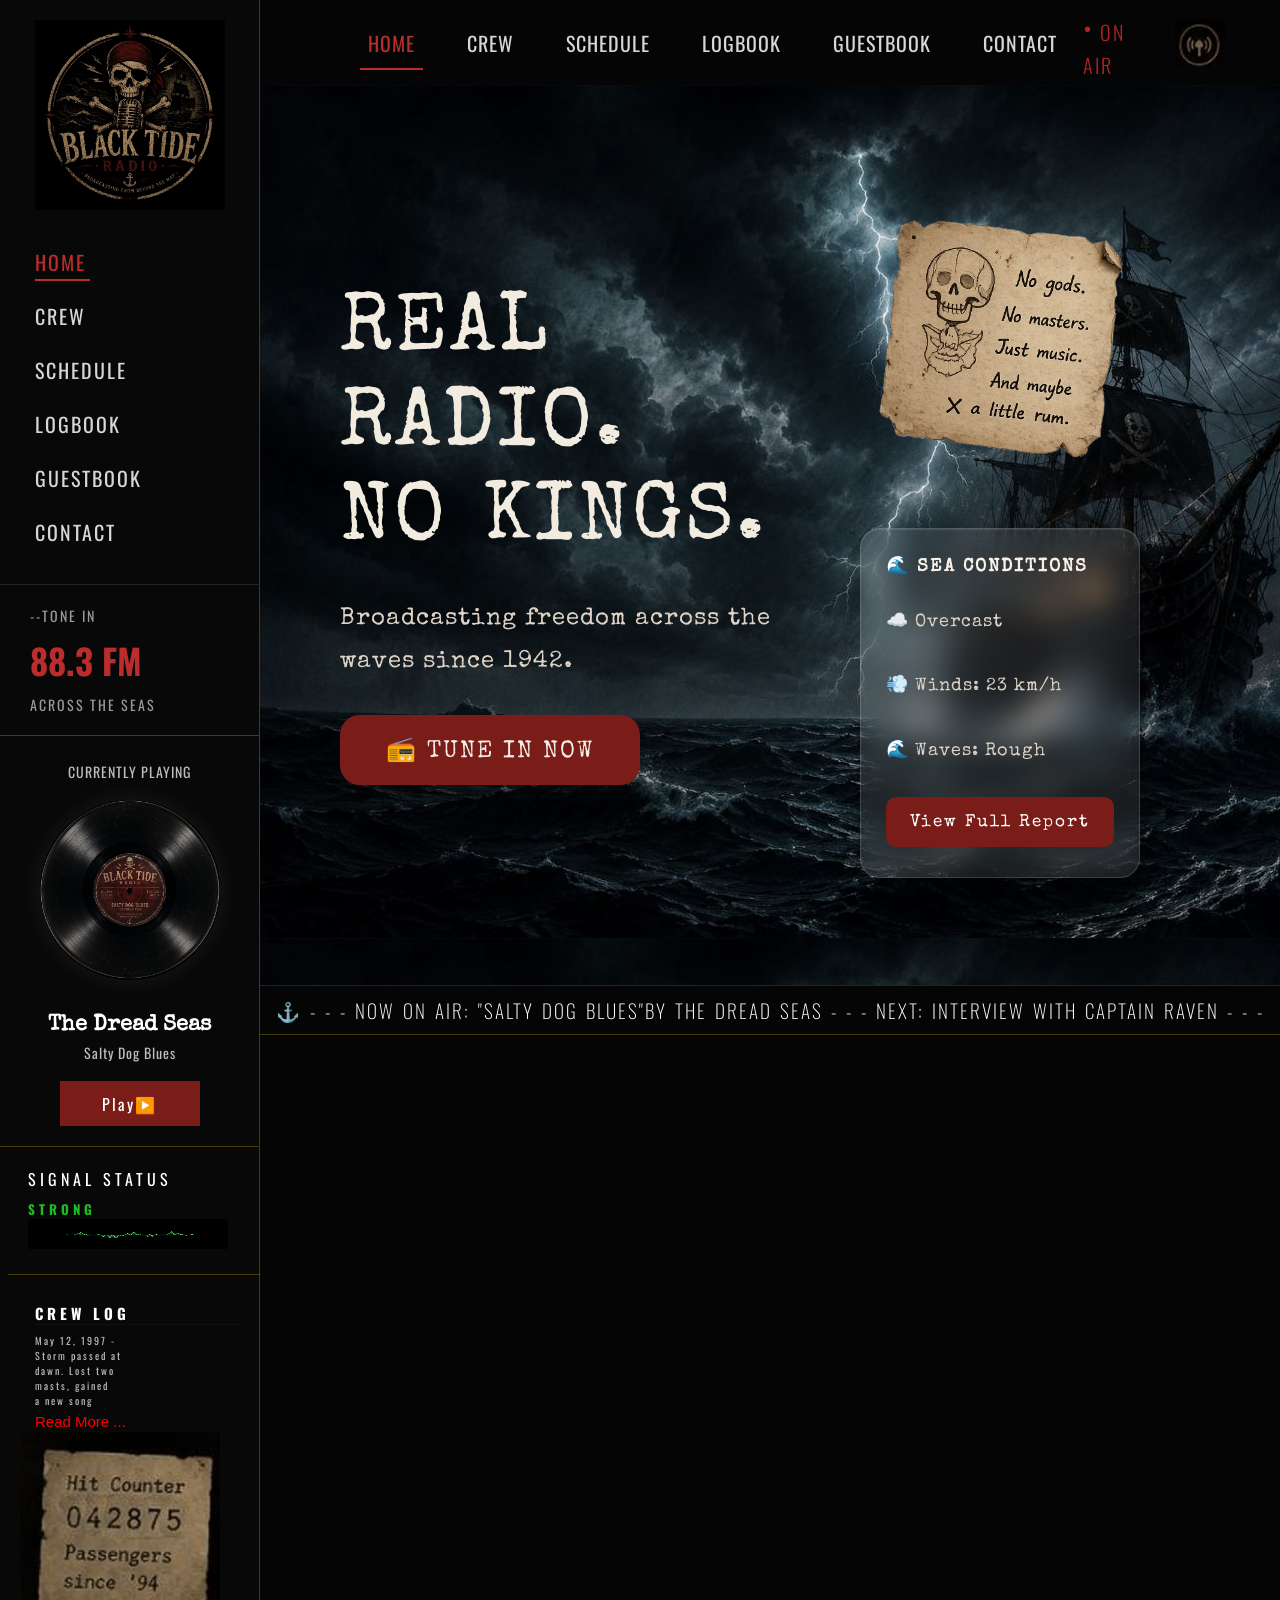
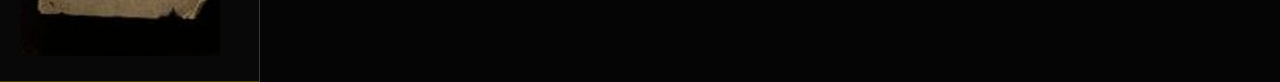
==== index.html @ 759e7385 "Add the hero section, some hover effectt moreover fiexing some bugs" ====
<!DOCTYPE html>
<html lang="en">
<head>
    <meta charset="UTF-8">
    <meta name="viewport" content="width=device-width, initial-scale=1.0">
    <title>Document</title>
    <link rel="stylesheet" href="style.css">
    <link rel="preconnect" href="https://fonts.googleapis.com">
    <link rel="preconnect" href="https://fonts.gstatic.com" crossorigin>
    <link href="https://fonts.googleapis.com/css2?family=Oswald:wght@300;400;500&family=Special+Elite&display=swap" rel="stylesheet">
</head>
<body>    
    <div class="sidebar">
        <div class="sidebar-logo">
            <img src="logo-sidebar.jpg" alt="">
        </div>
        <div class="buttons">
            <button class="active btn">HOME</button><br>
            <button class="btn">CREW</button><br>
            <button class="btn">SCHEDULE</button><br>
            <button class="btn">LOGBOOK</button><br>
            <button class="btn">GUESTBOOK</button><br>
            <button class="btn">CONTACT</button><br>
        </div>
        <div class="tone">
            <p>--TONE IN</p>
            <h3>88.3 FM</h3>
            <p>ACROSS THE SEAS</p>
        </div>
        <div class="music-sec">
            <P>CURRENTLY PLAYING</P>
            <img class="record" src="music.jpg">
            <h3>The Dread Seas</h3>
            <p>Salty Dog Blues</p>
            <button id="playBtn">Play▶️ </button>
            <audio id="music">
            <source src="soundsbyamelia_pirate_sea_shanty_accordion_fiddles_amp_stomping.mp3" type="audio/mpeg">
            </audio>
        </div>
        <div class="heartbeat-sec">
            <p>SIGNAL STATUS</p>
            <h5>STRONG</h5>
            <img src="heartbeat.jpg" alt="">
        </div>
        <div class="crewlog">
            <h5>CREW LOG</h5>
            <p>May 12, 1997 - <br>Storm passed at <br> dawn. Lost two <br> masts, gained <br> a new song</p>
            <button>Read More ...</button>
            <img src="Hitcounter.jpg" alt="">
        </div>
    </div>
    <div class="main">
        <div class="navbar">
            <div class="button buttons" >
                <button class="active btn">HOME</button><br>
                <button class="btn">CREW</button><br>
                <button class="btn">SCHEDULE</button><br>
                <button class="btn">LOGBOOK</button><br>
                <button class="btn">GUESTBOOK</button><br>
                <button class="btn">CONTACT</button><br>
            </div>
            <div class="icons-sec">
                <p> <span>•</span> ON AIR</p>
                <img src="iconwireless.jpg" alt="">
            </div>
        </div>
        <div class="main-menue">
            <div>
                <h1>REAL RADIO. <br>NO KINGS.</h1>
                <p>Broadcasting freedom across the <br> waves since 1942.</p>
                <button>📻 TUNE IN NOW</button>
            </div>
            <div class="photos">
                <img src="skull.png" alt="">

                 <div class="weather-card">
                     <h3>🌊 SEA CONDITIONS</h3>
                     <p>
                      <span>☁️ Overcast</span><br><span>💨 Winds: 23 km/h</span><br><span>🌊 Waves: Rough</span></p>
                    <button>View Full Report</button>
                 </div>
            </div>
        </div>
        <div class="transition">
         <p>⚓ -  -  - NOW ON AIR: "SALTY DOG BLUES"BY THE DREAD SEAS -  -  - NEXT: INTERVIEW WITH CAPTAIN RAVEN -  -  -</p>
        </div>
    </div>

    <script src="home.js"></script>
</body>
</html>
---- style.css ----
*{
    margin:0;
    padding:0;
    box-sizing:border-box;
}
body{
    background:#050505;
    font-family:'Oswald',sans-serif;
    display: flex;
}
.sidebar{
    width:260px;
    min-height:100vh;
    background:#080808;
    border-right:1px solid rgba(255, 217, 0, 0.251);
    left:0;
    top:0;
    display:flex;
    flex-direction:column;
    align-items:center;
    box-shadow: 3px 0px 14px rgba(255, 217, 0, 0.251);
}
.sidebar-logo{
    margin-top:20px;
    margin-bottom:20px;
}
.sidebar-logo img{
    width:190px;
    transition:.4s;
}
.sidebar-logo img:hover{
    transform:scale(1.05);
}
.buttons{
    width:100%;
    padding-left:35px;
}
.btn{
    background:none;
    border:none;
    color:#d7d7d7;
    font-size:20px;
    width:100%;
    text-align:left;
    margin:12px 0;
    cursor:pointer;
    transition:.35s;
    letter-spacing:2px;
    font-family:'Oswald',sans-serif;
    position:relative;
}
.btn:hover{
    color:#bb2c2c;
    transform:translateX(10px);
}
.active{
    color:#bb2c2c;
}
.active::after{
    content:"";
    position:absolute;
    left:0;
    bottom:-4px;
    width:55px;
    height:2px;
    background:#bb2c2c;
}
.tone{
    width:100%;
    margin-top:25px;
    padding:20px 30px;
    border-top:1px solid #252525;
    border-bottom:1px solid rgba(255, 217, 0, 0.251);
}
.tone p{
    color:#999;
    font-size:14px;
    letter-spacing:2px;

}
.tone h3{
    color:#bb2c2c;
    font-size:35px;
    margin:8px 0;
}
.music-sec{
    width:100%;
    text-align:center;
    color:white;
    padding:20px;
    border-bottom: 1px solid rgba(255, 217, 0, 0.251);
}
.music-sec p{
    color:#bdbdbd;
    margin-top:5px;
    font-size:14px;
    letter-spacing:1px;
}
.music-sec h3{
    margin-top:12px;
    font-family:'Special Elite',cursive;
    font-size:22px;
}
.record{
    width:180px;
    border-radius:50%;
    margin:18px 0;
    cursor:pointer;
    transition:.4s;
    box-shadow:0 0 25px rgba(255,255,255,.08);
}
.record:hover{
    transform:scale(1.05);
}
.spin{
    animation:spin 5s linear infinite;
}
@keyframes spin{
from{
transform:rotate(0deg);
}
to{
transform:rotate(360deg);
}
}
#playBtn{
    margin-top:18px;
    width:140px;
    height:45px;
    background:#7a1d19;
    border:none;
    color:white;
    cursor:pointer;
    font-size:16px;
    letter-spacing:2px;
    transition:.35s;
    font-family:'Oswald',sans-serif;
}
#playBtn:hover{
    background:#b82f27;
    transform:translateY(-4px);
    box-shadow:0px 10px 25px rgba(184,47,39,.4);
}
.heartbeat-sec{
    width:100%;
    text-align:left;
    color:white;
    padding:20px;
    border-bottom: 1px solid rgba(255, 217, 0, 0.251);
    margin-left: 15px;
    font-family:'Oswald',sans-serif;
    letter-spacing: 4px;
}
.heartbeat-sec h5{
    margin-top: 7.5px;
    color: rgb(32, 187, 32);
    transition: .4s;
}
.heartbeat-sec h5:hover{
    transform: translatey(-3px);
}
.heartbeat-sec img{
    width: 200px;
    height: 30px;
}
.crewlog{
    width:100%;
    text-align:left;
    color:white;
    padding:20px;
    border-bottom: 1px solid rgba(255, 217, 0, 0.251);
    font-family:'Oswald',sans-serif;
}
.crewlog h5{
    margin-top: 7.5px;
    transition: .4s;
    border-bottom: 1px solid #101010;
    font-size: 15px;
    letter-spacing: 4px;
    margin-left: 15px;
    transition: .3s;
}
.crewlog h5:hover{
    transform: translateY(-3px);
}
.crewlog p{
    margin-top: 7.5px;
    transition: .4s;
    font-size: 10px;
    letter-spacing: 2px;
    color: silver;
    margin-left: 15px;

}
.crewlog button{
    background-color: transparent;
    color: red;
    font-size: 15px;
    border: 0px;
    transition: .4s;
    cursor: pointer;
    margin-left: 15px;

}
.crewlog button:hover{
    transform: translateY(-3px);
}
.crewlog img{
    margin: 0px;
    width: 200px;
    transition: .4s;

}
.crewlog img:hover{
    transform: translateY(-3px);
}
/* NAVBAR */
.main{
    flex:1;
    background-size:cover;
    background-position:center;
    background-repeat:no-repeat;
    background-color: #050505;
}

.navbar{
    height:85px;
    background:#050505;
    display:flex;
    justify-content:space-between;
    align-items:center;
    padding:0 45px;
}

.button{
    display:flex;
    align-items:center;
    gap:18px;
    margin-left:20px;
    width:auto;
}

.button .btn{
    width:auto;
    margin:0;
    padding:30px 8px;
    font-size:20px;
    letter-spacing:1px;
}

.button .active::after{
    width:100%;
    bottom:18px;
}

.icons-sec{
    display:flex;
    align-items:center;
    justify-content:flex-end;
    gap:18px;
    width:auto;
    margin-right:10px;
    color:#b32222;
}

.icons-sec p{
    font-size:20px;
    letter-spacing:2px;
    font-weight:300;
}

.icons-sec span{
    font-size:30px;
}

.icons-sec img{
    height:48px;
    transition:.4s;
}

.icons-sec img:hover{
    transform:translateY(-4px);
}

.main-menue{
    display: flex;
    justify-content: space-between;
    align-items: center;
    width: 100%;
    padding: 80px;
    background-image:url(home-background.jpg);
    height:100vh;
}
.main-menue > div:first-child{
    flex: 1;
}
.main-menue h1{
    font-family:'Special Elite',cursive;
    color:#f2ebdf;
    font-size:82px;
    font-weight:400;
    line-height:1.15;
    letter-spacing:3px;
    word-spacing:8px;
    margin:0;
}
.main-menue p{
    margin:30px 0;
    font-family:'Special Elite',cursive;
    color:#ddd2c5;
    font-size:24px;
    line-height:1.8;
    letter-spacing:1px;
}
.main-menue button{
    width:300px;
    height:70px;
    background:#7a1d19;
    color:#f4eee7;
    border:none;
    font-family:'Special Elite',cursive;
    font-size:24px;
    letter-spacing:2px;
    cursor:pointer;
    transition:.4s;
    border-radius: 20px;
}
.main-menue button:hover{
    background:#94231d;
    transform:translateY(-3px);
}
.photos{
    width:400px;
    display:flex;
    flex-direction:column;
    align-items:center;
    gap:25px;
    margin-top: 10px;
    justify-content: end;
}
.photos img{
    width:300px;
    height:auto;
    transition: .4s;
}
.photos img:hover{
    transform: translateY(-4px);
}
.weather-card{
    width:280px;
    padding:25px;
    border-radius:20px;
    background:rgba(255,255,255,.08);
    border:1px solid rgba(255,255,255,.15);
    backdrop-filter:blur(15px);
    -webkit-backdrop-filter:blur(15px);
    box-shadow:
        0 10px 35px rgba(0,0,0,.45),
        inset 0 1px 1px rgba(255,255,255,.12);
    text-align:left;
    height: 350px;
    transition: .4s;
}
.weather-card:hover{
    transform: translateY(-4px);
}

.weather-card h3{
    color:#f7f1e8;
    font-family:'Special Elite',cursive;
    font-size:18px;
    letter-spacing:2px;
}
.weather-card p{
    color:#ddd2c5;
    font-size:18px;
    font-family:'Special Elite',cursive;
}
.weather-card span{
    display:block;
}
.weather-card button{
    width:100%;
    height:50px;
    border:none;
    border-radius:10px;
    background:#7a1d19;
    color:#fff;
    font-family:'Special Elite',cursive;
    font-size:17px;
    cursor:pointer;
    transition:.3s;
}
.weather-card button:hover{
    background:#962520;
    transform:translateY(-2px);
}
.transition{
    display: flex;
    height: 50px;
    width: 100%;
    color: white;
    align-items: center;
    justify-content: center;
    border-top: 1px solid rgba(255, 217, 0, 0.153);
    border-bottom:1px solid rgba(255, 217, 0, 0.251);
    word-spacing: 2px;
    letter-spacing: 2px;
    font-size: larger;
    font-weight: lighter;
}
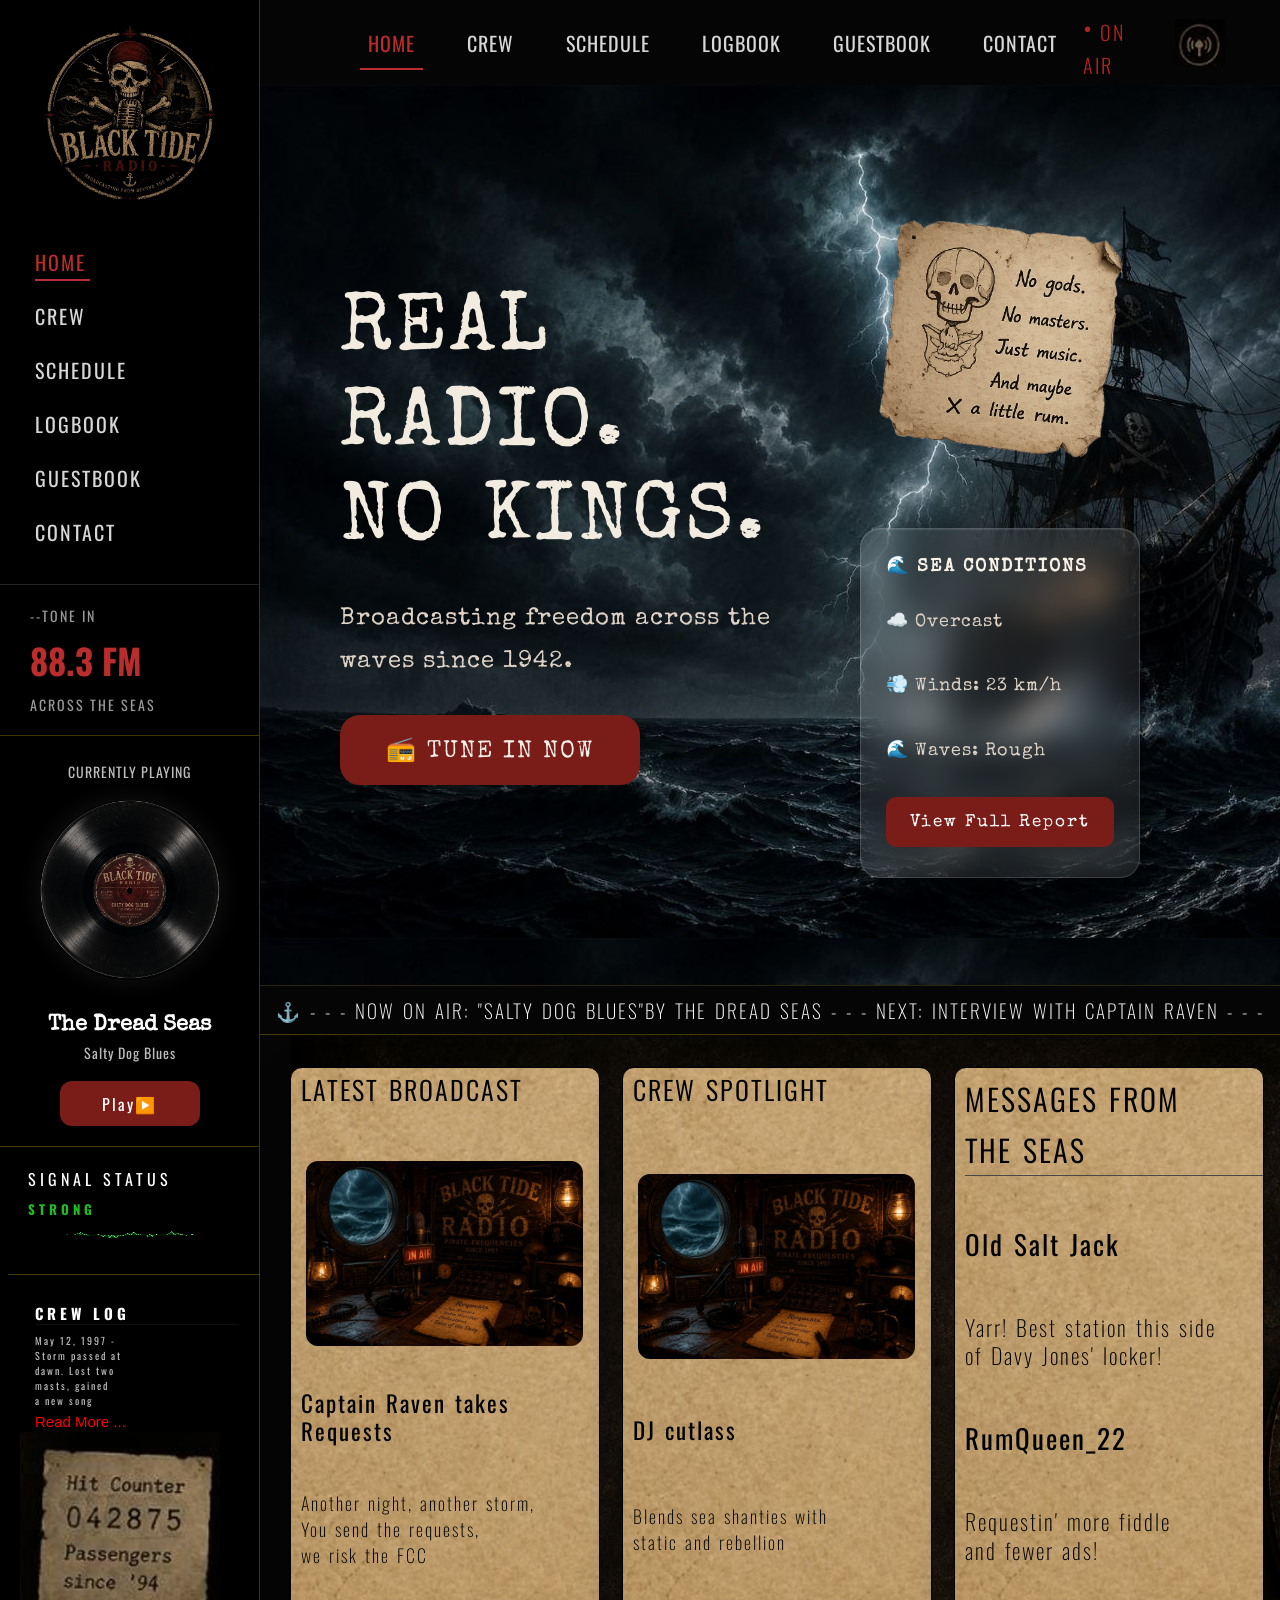
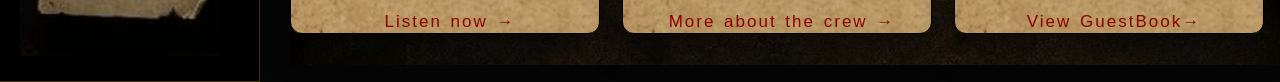
==== commit 8c768dee: "Finished the cards section-the section after the hero one-" ====
--- a/index.html
+++ b/index.html
@@ -84,6 +84,30 @@
         <div class="transition">
          <p>⚓ -  -  - NOW ON AIR: "SALTY DOG BLUES"BY THE DREAD SEAS -  -  - NEXT: INTERVIEW WITH CAPTAIN RAVEN -  -  -</p>
         </div>
+        <div class="news-sec">
+            <div class="column BROADCAST">
+                <h6>LATEST BROADCAST</h6>
+                <img src="broadcast.jpg" alt="">
+                <h5>Captain Raven takes <br>Requests</h5>
+                <p>Another night, another storm, <br> You send the requests, <br> we risk the FCC</p>
+                <button>Listen now →</button>
+            </div>
+            <div class="column BROADCAST">
+                <h6>CREW SPOTLIGHT</h6>
+                <img src="broadcast.jpg" alt="">
+                <h5>DJ cutlass</h5>
+                <p>Blends sea shanties with <br> static and rebellion</p>
+                <button>More about the crew →</button>
+            </div>
+            <div class="column Messages">
+                <h5>MESSAGES FROM<br>THE SEAS</h5>
+                <h6>Old Salt Jack</h6>
+                <p>Yarr! Best station this side <br> of Davy Jones' locker!</p>
+                <h6>RumQueen_22</h6>
+                <p>Requestin' more fiddle <br> and fewer ads!</p>
+                <button>View GuestBook→</button>
+            </div>
+        </div>
     </div>
 
     <script src="home.js"></script>
--- a/style.css
+++ b/style.css
@@ -11,7 +11,7 @@
 .sidebar{
     width:260px;
     min-height:100vh;
-    background:#080808;
+    background: black;
     border-right:1px solid rgba(255, 217, 0, 0.251);
     left:0;
     top:0;
@@ -135,6 +135,7 @@
     letter-spacing:2px;
     transition:.35s;
     font-family:'Oswald',sans-serif;
+    border-radius: 12px;
 }
 #playBtn:hover{
     background:#b82f27;
@@ -408,4 +409,201 @@
     letter-spacing: 2px;
     font-size: larger;
     font-weight: lighter;
+}
+.news-sec{
+    background-image: url(newsimg.jpg);
+    display: flex;
+    height: 70vh;
+    margin-left: 30px;
+    gap: 22px;
+    align-items: center;
+}
+.column{
+    background-image: url(papertex.png);
+    height: 90%;
+    width: 310px;
+    border-radius: 12px;
+    border: 1px solid black;
+    box-shadow: 0 15px 35px rgba(0,0,0,.45);
+    transition: .35s;
+    background-size: cover;
+    gap: 10px;
+}
+.column:hover{
+    transform: translateY(-10px);
+}
+.BROADCAST{
+    display: flex;
+    flex-direction: column;
+    justify-content: space-between;
+}
+.BROADCAST img{
+    width: 90%;
+    align-items: center;
+    justify-content: center;
+    margin: 15px;
+    border-radius: 12px;
+    margin-bottom: 0px;
+    transition: .4s;
+}
+.BROADCAST img:hover{
+    transform: translateY(-5px);
+}
+.BROADCAST h6{
+    font-size: 26px;
+    letter-spacing: 2px;
+    word-spacing: 2px;
+    font-weight: 350;
+    margin-left: 10px;
+    margin-top: 5px;
+    line-height: 1.3;
+}
+.BROADCAST h5{
+    font-size: 23px;
+    letter-spacing: 2px;
+    word-spacing: 2px;
+    font-weight: 400;
+    margin-left: 10px;
+    margin-top: 5px;
+    line-height: 1.2;
+}
+.BROADCAST p{
+    font-size: 18px;
+    letter-spacing: 2px;
+    word-spacing: 2px;
+    font-weight: lighter;
+    margin-left: 10px;
+    margin-top: 5px;
+}
+.BROADCAST button{
+    font-size: 17px;
+    letter-spacing: 2px;
+    word-spacing: 2px;
+    font-weight: 400;
+    margin-left: 10px;
+    margin-top: 5px;
+    background-color: transparent;
+    border: 0px;
+    color: rgb(139, 3, 3);
+    cursor: pointer;
+    transition: .6s;
+    font-weight: bolder;
+}
+.BROADCAST button:hover{
+    transform: translateY(-6px);
+    color: rgb(241, 78, 78);
+}
+.BROADCAST{
+    display: flex;
+    flex-direction: column;
+    justify-content: space-between;
+}
+.BROADCAST img{
+    width: 90%;
+    align-items: center;
+    justify-content: center;
+    margin: 15px;
+    border-radius: 12px;
+    margin-bottom: 0px;
+    transition: .4s;
+}
+.BROADCAST img:hover{
+    transform: translateY(-5px);
+}
+.BROADCAST h6{
+    font-size: 26px;
+    letter-spacing: 2px;
+    word-spacing: 2px;
+    font-weight: 350;
+    margin-left: 10px;
+    margin-top: 5px;
+    line-height: 1.3;
+}
+.BROADCAST h5{
+    font-size: 23px;
+    letter-spacing: 2px;
+    word-spacing: 2px;
+    font-weight: 400;
+    margin-left: 10px;
+    margin-top: 5px;
+    line-height: 1.2;
+}
+
+.BROADCAST button{
+    transition: .6s;
+    font-weight: bolder;
+    font-size: 17px;
+    margin-left: 10px;
+    margin-top: 5px;
+    background-color: transparent;
+    border: 0px;
+    color: rgb(139, 3, 3);
+    cursor: pointer;
+    letter-spacing: 2px;
+    word-spacing: 2px;
+    font-weight: 400;
+}
+.BROADCAST p{
+    font-weight: lighter;
+    margin-left: 10px;
+    font-size: 18px;
+    letter-spacing: 2px;
+    word-spacing: 2px;
+    margin-top: 5px;
+}
+.BROADCAST button:hover{
+    color: rgb(241, 78, 78);
+    transform: translateY(-6px);
+}
+.Messages {
+    display: flex;
+    flex-direction: column;
+    justify-content: space-between;
+}
+.Messages h5{    
+    font-size: 30px;
+    letter-spacing: 2px;
+    word-spacing: 2px;
+    font-weight: 350;
+    margin-left: 10px;
+    margin-top: 5px;
+    line-height: 1.7;
+    border-bottom: 1px solid #4d4848;
+}
+.Messages h6{
+    font-size: 27px;
+    letter-spacing: 2px;
+    word-spacing: 2px;
+    font-weight: 400;
+    margin-left: 10px;
+    margin-top: 5px;
+    line-height: 1.5;
+}
+.Messages p{
+    font-weight: lighter;
+    margin-left: 10px;
+    font-size: 22px;
+    letter-spacing: 2px;
+    word-spacing: 2px;
+    margin-top: 5px;
+    line-height: 1.3;
+
+}
+.Messages button:hover{
+    color: rgb(241, 78, 78);
+    transform: translateY(-6px);
+}
+.Messages button{
+    transition: .6s;
+    font-weight: bolder;
+    font-size: 17px;
+    margin-left: 10px;
+    margin-top: 5px;
+    background-color: transparent;
+    border: 0px;
+    color: rgb(139, 3, 3);
+    cursor: pointer;
+    letter-spacing: 2px;
+    word-spacing: 2px;
+    font-weight: 400;
 }
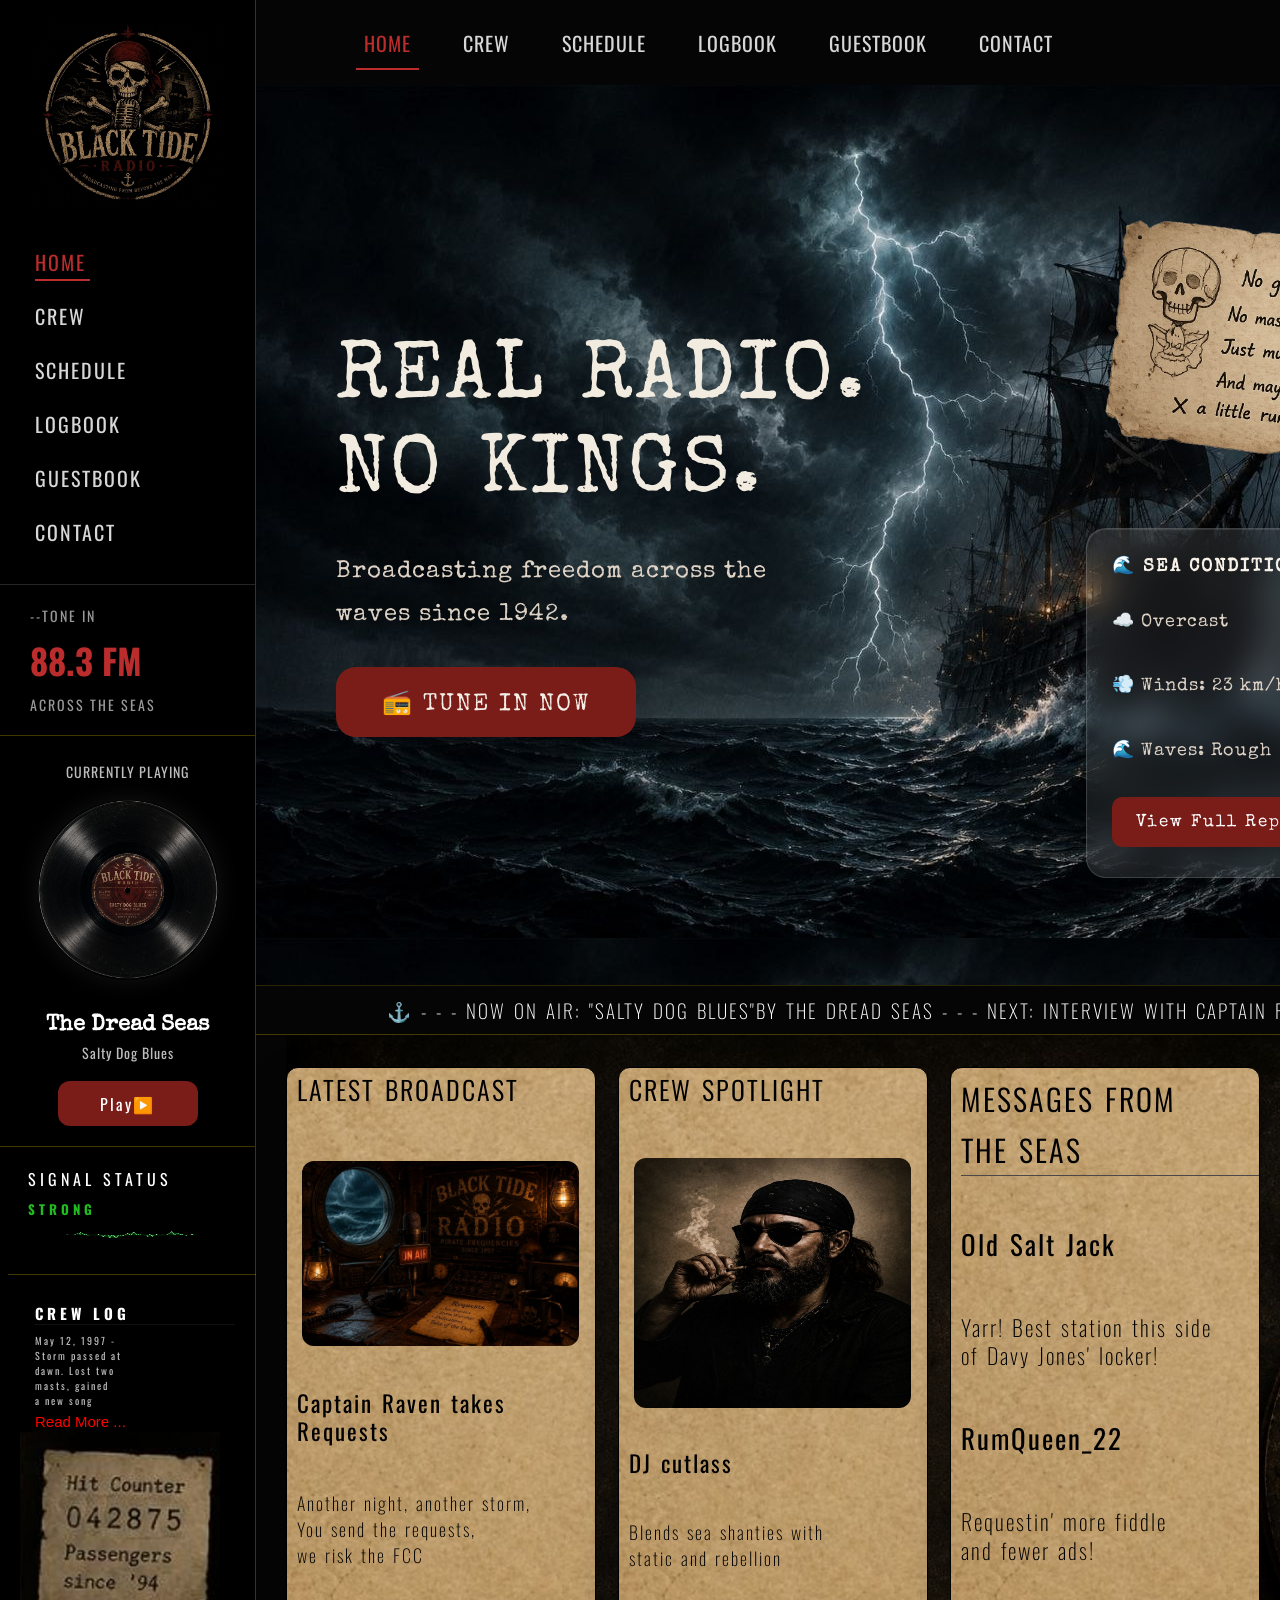
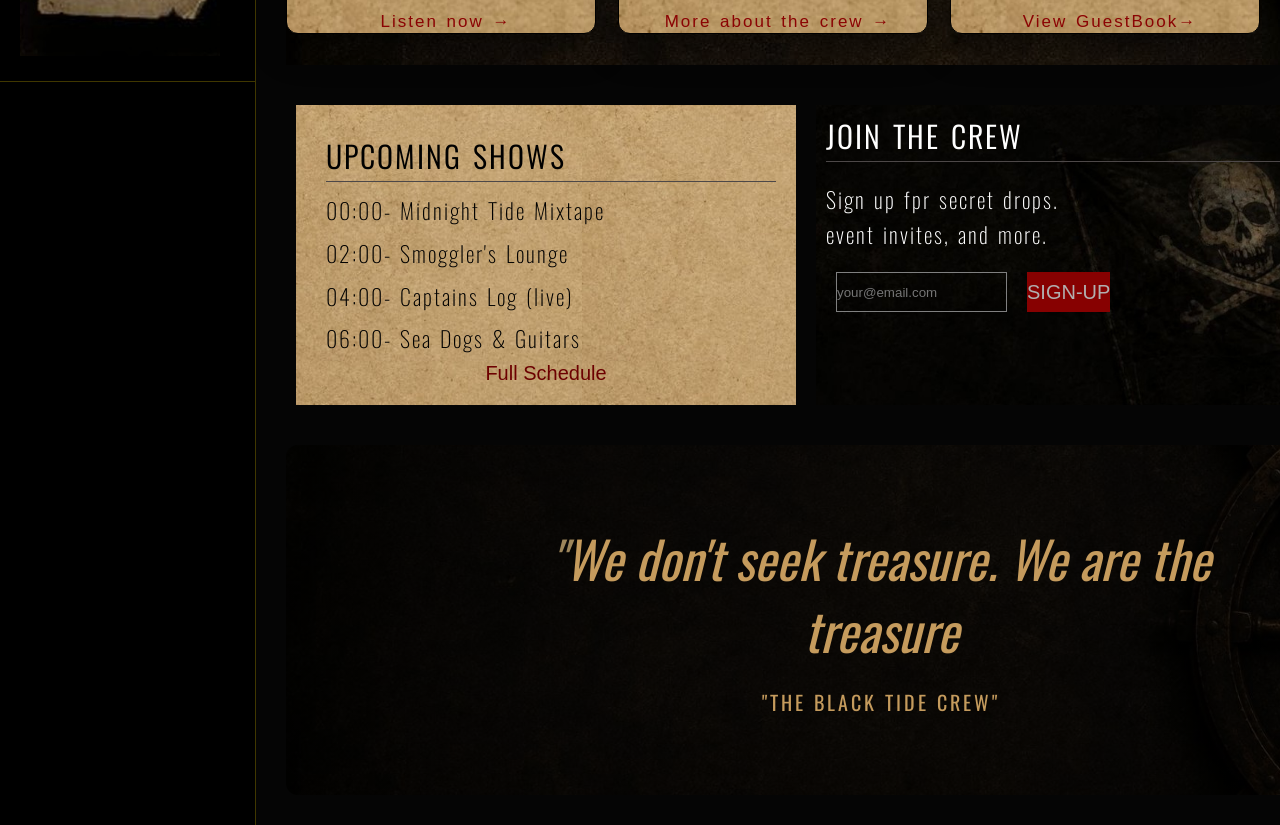
==== commit 374dba4f: "finished the schedule-sign up sectiona and the wise sec" ====
--- a/index.html
+++ b/index.html
@@ -94,7 +94,7 @@
             </div>
             <div class="column BROADCAST">
                 <h6>CREW SPOTLIGHT</h6>
-                <img src="broadcast.jpg" alt="">
+                <img src="CREW SPOTLIGHT.jpg" alt="" class="CREW-SPOTLIGHT">
                 <h5>DJ cutlass</h5>
                 <p>Blends sea shanties with <br> static and rebellion</p>
                 <button>More about the crew →</button>
@@ -108,6 +108,31 @@
                 <button>View GuestBook→</button>
             </div>
         </div>
+        <div class="schedule-signup">
+            <div class="schedule">
+                <h5>UPCOMING SHOWS</h5>
+                <P>00:00- Midnight Tide Mixtape <br> </P>
+                <P>02:00- Smoggler's Lounge <br> </P>
+                <P>04:00- Captains Log (live) <br> </P>
+                <P>06:00- Sea Dogs & Guitars <br> </P>
+                <button>Full Schedule</button>
+            </div>
+            <div class="signup">
+                <h5>JOIN THE CREW</h5>
+                <p>Sign up fpr secret drops. <br> event invites, and more.</p>
+                <div class="sign-up-button">
+                    <input type="email" placeholder="your@email.com">
+                    <button>SIGN-UP</button>
+                </div>
+            
+            </div>
+        </div>
+        <div class="wise-sec">
+            <div class="overlay">
+                <p>"<span>We don't seek treasure. We are the treasure</span></p>
+                <h5>"The Black Tide Crew"</h5>
+            </div> 
+        </div>
     </div>
 
     <script src="home.js"></script>
--- a/style.css
+++ b/style.css
@@ -498,16 +498,16 @@
     flex-direction: column;
     justify-content: space-between;
 }
-.BROADCAST img{
-    width: 90%;
+.CREW-SPOTLIGHT{
     align-items: center;
     justify-content: center;
     margin: 15px;
     border-radius: 12px;
     margin-bottom: 0px;
     transition: .4s;
-}
-.BROADCAST img:hover{
+    height: 250px;
+}
+.CREW-SPOTLIGHT:hover{
     transform: translateY(-5px);
 }
 .BROADCAST h6{
@@ -606,4 +606,157 @@
     letter-spacing: 2px;
     word-spacing: 2px;
     font-weight: 400;
+}
+.schedule-signup{
+    display: flex;
+    gap: 20px;
+    margin: 40px;
+}
+.schedule{
+    background-image: url(papertex.png);
+    height: 300px;
+    width: 500px;
+    display: flex;
+    flex-direction: column;
+    justify-content: space-between;
+    padding: 20px;
+    transition: .5s;
+}
+.signup{
+    background-image: url(signupsec.jpg);
+    height: 300px;
+    width: 650px; 
+    transition: .5s;
+    background-size:cover;
+    background-position:center;
+    background-repeat:no-repeat;
+}
+.schedule h5{
+    font-size: 30px;
+    letter-spacing: 2px;
+    word-spacing: 2px;
+    font-weight: 350;
+    margin-left: 10px;
+    margin-top: 5px;
+    line-height: 1.7;
+    border-bottom: 1px solid #4d4848;
+    transition: .5s;
+}
+.schedule h5:hover{
+    transform: translateY(-10px);
+}
+.schedule p{
+    font-weight: lighter;
+    margin-left: 10px;
+    font-size: 22px;
+    letter-spacing: 2px;
+    word-spacing: 2px;
+    margin-top: 5px;
+    line-height: 1.3;
+}
+.schedule button{
+    background-color: transparent;
+    border: 0px;
+    color: rgb(108, 0, 0);
+    font-size: 20px;
+    cursor: pointer;
+    transition: .4s;
+}
+.schedule button:hover{
+    transform: translateY(-10px);
+}
+.schedule:hover{
+    transform: translateY(-10px);
+}
+.signup h5{
+    font-size: 30px;
+    letter-spacing: 2px;
+    word-spacing: 2px;
+    font-weight: 350;
+    margin-left: 10px;
+    margin-top: 5px;
+    line-height: 1.7;
+    border-bottom: 1px solid #4d4848;
+    color: white;
+    transition: .5s;
+}
+.signup h5:hover{
+    transform: translateY(-10px);
+}
+.signup p{
+    font-weight: lighter;
+    margin-left: 10px;
+    font-size: 22px;
+    letter-spacing: 2px;
+    word-spacing: 2px;
+    margin-top: 5px;
+    line-height: 1.6;
+    color: white;
+    margin-top: 20px;
+}
+.sign-up-button{
+    display: flex;
+    gap: 20px;
+    margin-top: 20px;
+}
+.sign-up-button input{
+    height: 40px;
+    margin-left: 20px;
+    background-color: transparent;
+    border: 1px solid gray;
+    transition: .5s;
+
+}
+.sign-up-button button{
+    background-color: rgb(135, 1, 1);
+    color: rgb(177, 175, 175);
+    font-size: 20px;
+    border: 0px;
+    cursor: pointer;
+    transition: .5s;
+}
+.sign-up-button button:hover{
+    transform: translateY(-10px);
+}
+.sign-up-button input:hover{
+    transform: translateY(-10px);
+}
+.signup:hover{
+    transform: translateY(-10px);
+}
+.wise-sec{
+    background: linear-gradient(rgba(0,0,0,.65), rgba(0,0,0,.65)),
+                url("newsimg.jpg");
+    background-size: cover;
+    background-position: center;
+    background-repeat: no-repeat;
+    min-height: 350px;
+    margin: 30px;
+    border-radius: 12px;
+    overflow: hidden;
+    display: flex;
+    align-items: center;
+    justify-content: center;
+    text-align: center;
+}
+.overlay{
+    max-width: 850px;
+    padding: 20px;
+}
+.wise-sec p{
+    font-size: clamp(28px,4vw,52px);
+    line-height: 1.4;
+    color: #9e865b;
+    font-style: italic;
+    margin-bottom: 20px;
+}
+.wise-sec span{
+    color: #c59b5d;
+}
+.wise-sec h5{
+    font-size: 20px;
+    color: #c59b5d;
+    letter-spacing: 3px;
+    text-transform: uppercase;
+    font-weight: 400;
 }
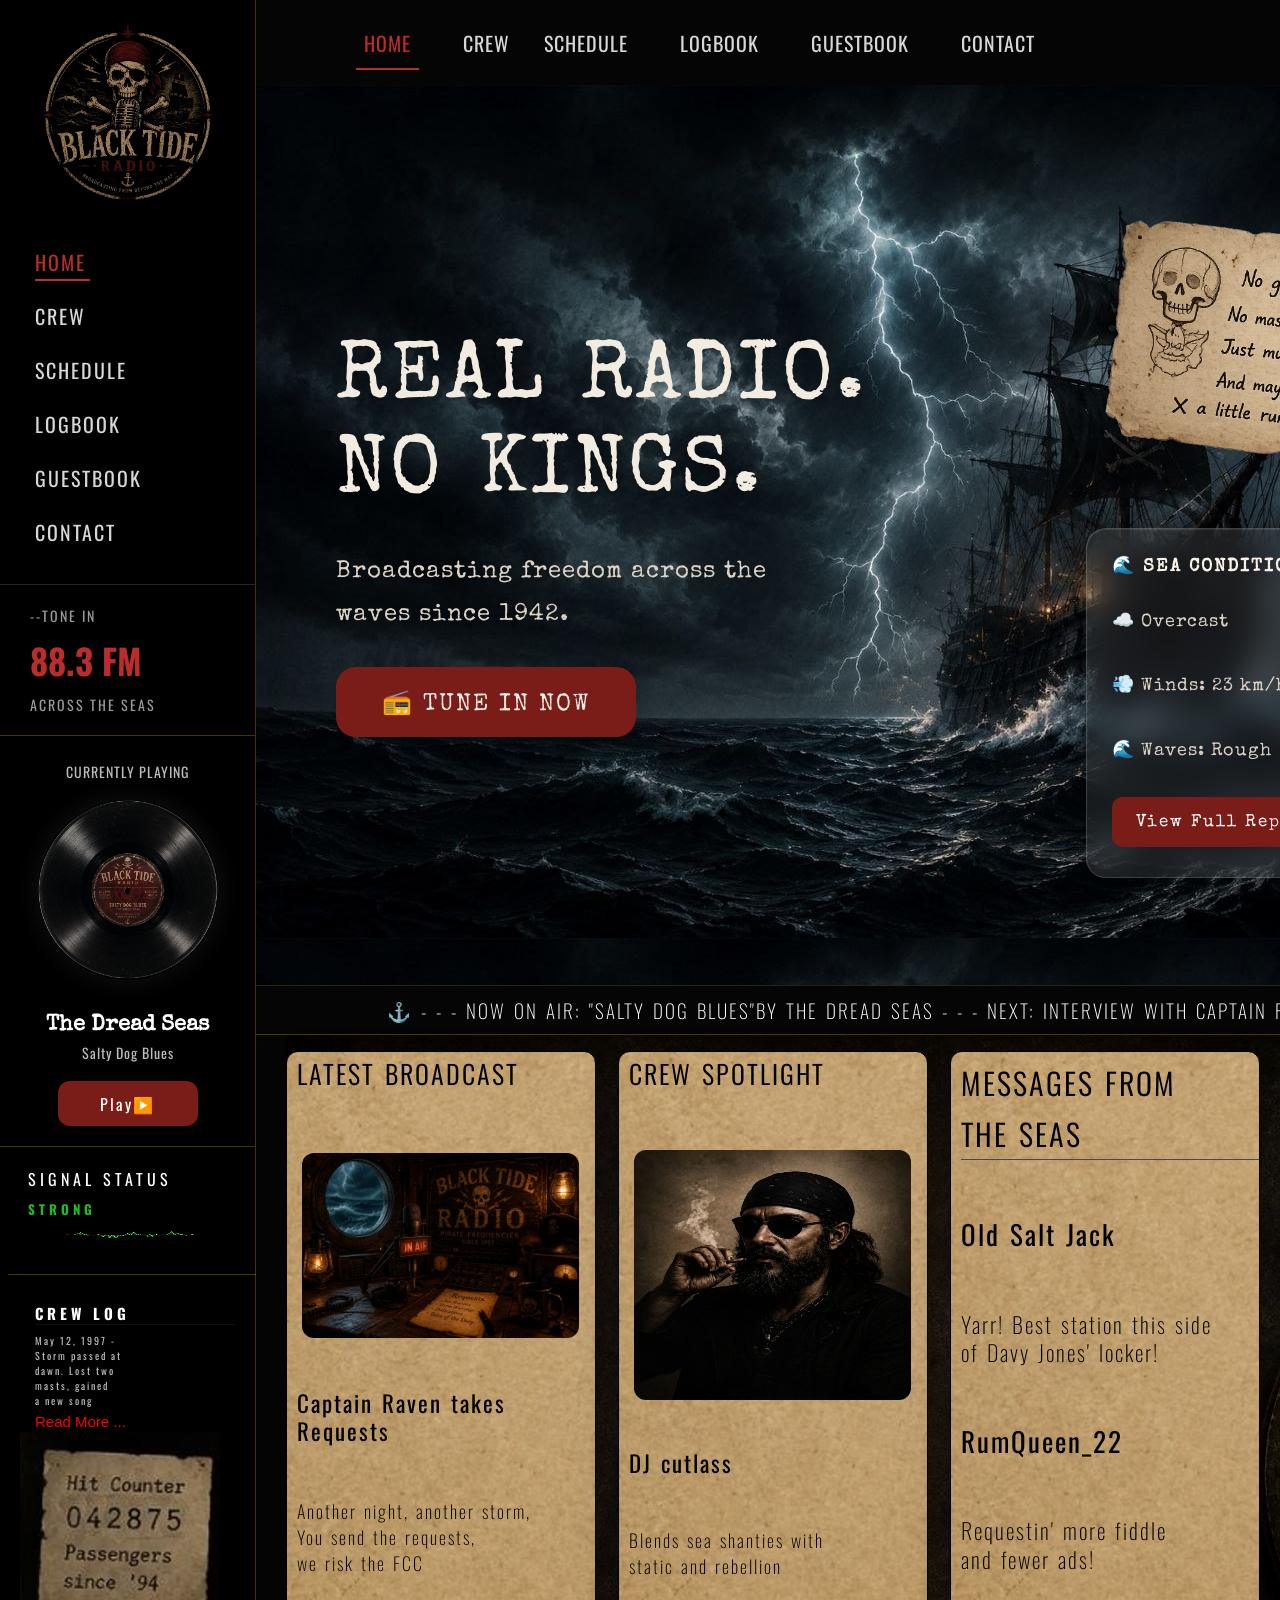
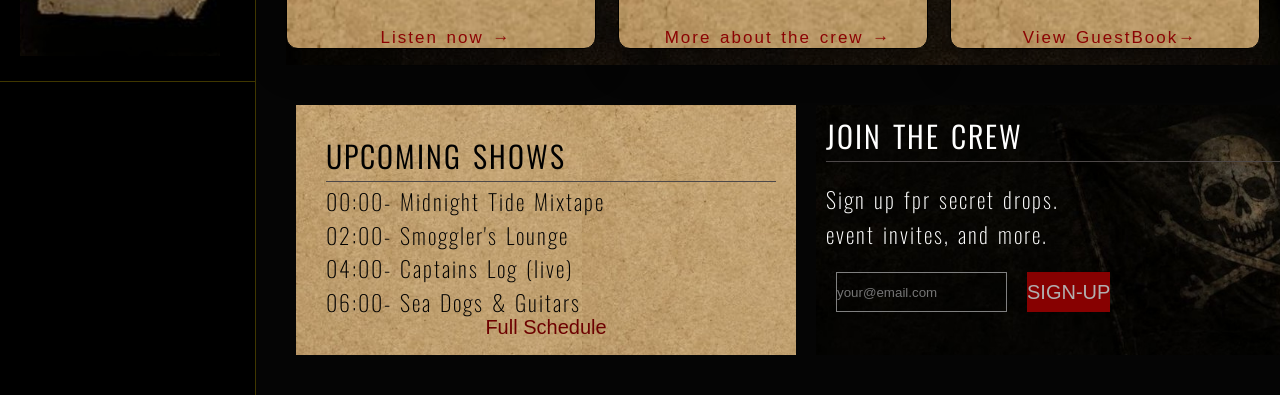
==== commit 0e34d425: "I finished most of the crew page inluding the hero and the cards section" ====
--- a/index.html
+++ b/index.html
@@ -16,7 +16,7 @@
         </div>
         <div class="buttons">
             <button class="active btn">HOME</button><br>
-            <button class="btn">CREW</button><br>
+            <a href="crew.html"><button class="btn">CREW</button><br></a>
             <button class="btn">SCHEDULE</button><br>
             <button class="btn">LOGBOOK</button><br>
             <button class="btn">GUESTBOOK</button><br>
@@ -53,7 +53,7 @@
         <div class="navbar">
             <div class="button buttons" >
                 <button class="active btn">HOME</button><br>
-                <button class="btn">CREW</button><br>
+                <a href="crew.html"><button class="btn">CREW</button><br></a>
                 <button class="btn">SCHEDULE</button><br>
                 <button class="btn">LOGBOOK</button><br>
                 <button class="btn">GUESTBOOK</button><br>
@@ -124,17 +124,12 @@
                     <input type="email" placeholder="your@email.com">
                     <button>SIGN-UP</button>
                 </div>
-            
             </div>
         </div>
-        <div class="wise-sec">
-            <div class="overlay">
-                <p>"<span>We don't seek treasure. We are the treasure</span></p>
-                <h5>"The Black Tide Crew"</h5>
-            </div> 
-        </div>
+
     </div>
 
     <script src="home.js"></script>
+
 </body>
 </html>
--- a/style.css
+++ b/style.css
@@ -420,7 +420,7 @@
 }
 .column{
     background-image: url(papertex.png);
-    height: 90%;
+    height: 95%;
     width: 310px;
     border-radius: 12px;
     border: 1px solid black;
@@ -614,7 +614,7 @@
 }
 .schedule{
     background-image: url(papertex.png);
-    height: 300px;
+    height: 250px;
     width: 500px;
     display: flex;
     flex-direction: column;
@@ -624,7 +624,7 @@
 }
 .signup{
     background-image: url(signupsec.jpg);
-    height: 300px;
+    height: 250px;
     width: 650px; 
     transition: .5s;
     background-size:cover;
@@ -724,39 +724,3 @@
 .signup:hover{
     transform: translateY(-10px);
 }
-.wise-sec{
-    background: linear-gradient(rgba(0,0,0,.65), rgba(0,0,0,.65)),
-                url("newsimg.jpg");
-    background-size: cover;
-    background-position: center;
-    background-repeat: no-repeat;
-    min-height: 350px;
-    margin: 30px;
-    border-radius: 12px;
-    overflow: hidden;
-    display: flex;
-    align-items: center;
-    justify-content: center;
-    text-align: center;
-}
-.overlay{
-    max-width: 850px;
-    padding: 20px;
-}
-.wise-sec p{
-    font-size: clamp(28px,4vw,52px);
-    line-height: 1.4;
-    color: #9e865b;
-    font-style: italic;
-    margin-bottom: 20px;
-}
-.wise-sec span{
-    color: #c59b5d;
-}
-.wise-sec h5{
-    font-size: 20px;
-    color: #c59b5d;
-    letter-spacing: 3px;
-    text-transform: uppercase;
-    font-weight: 400;
-}
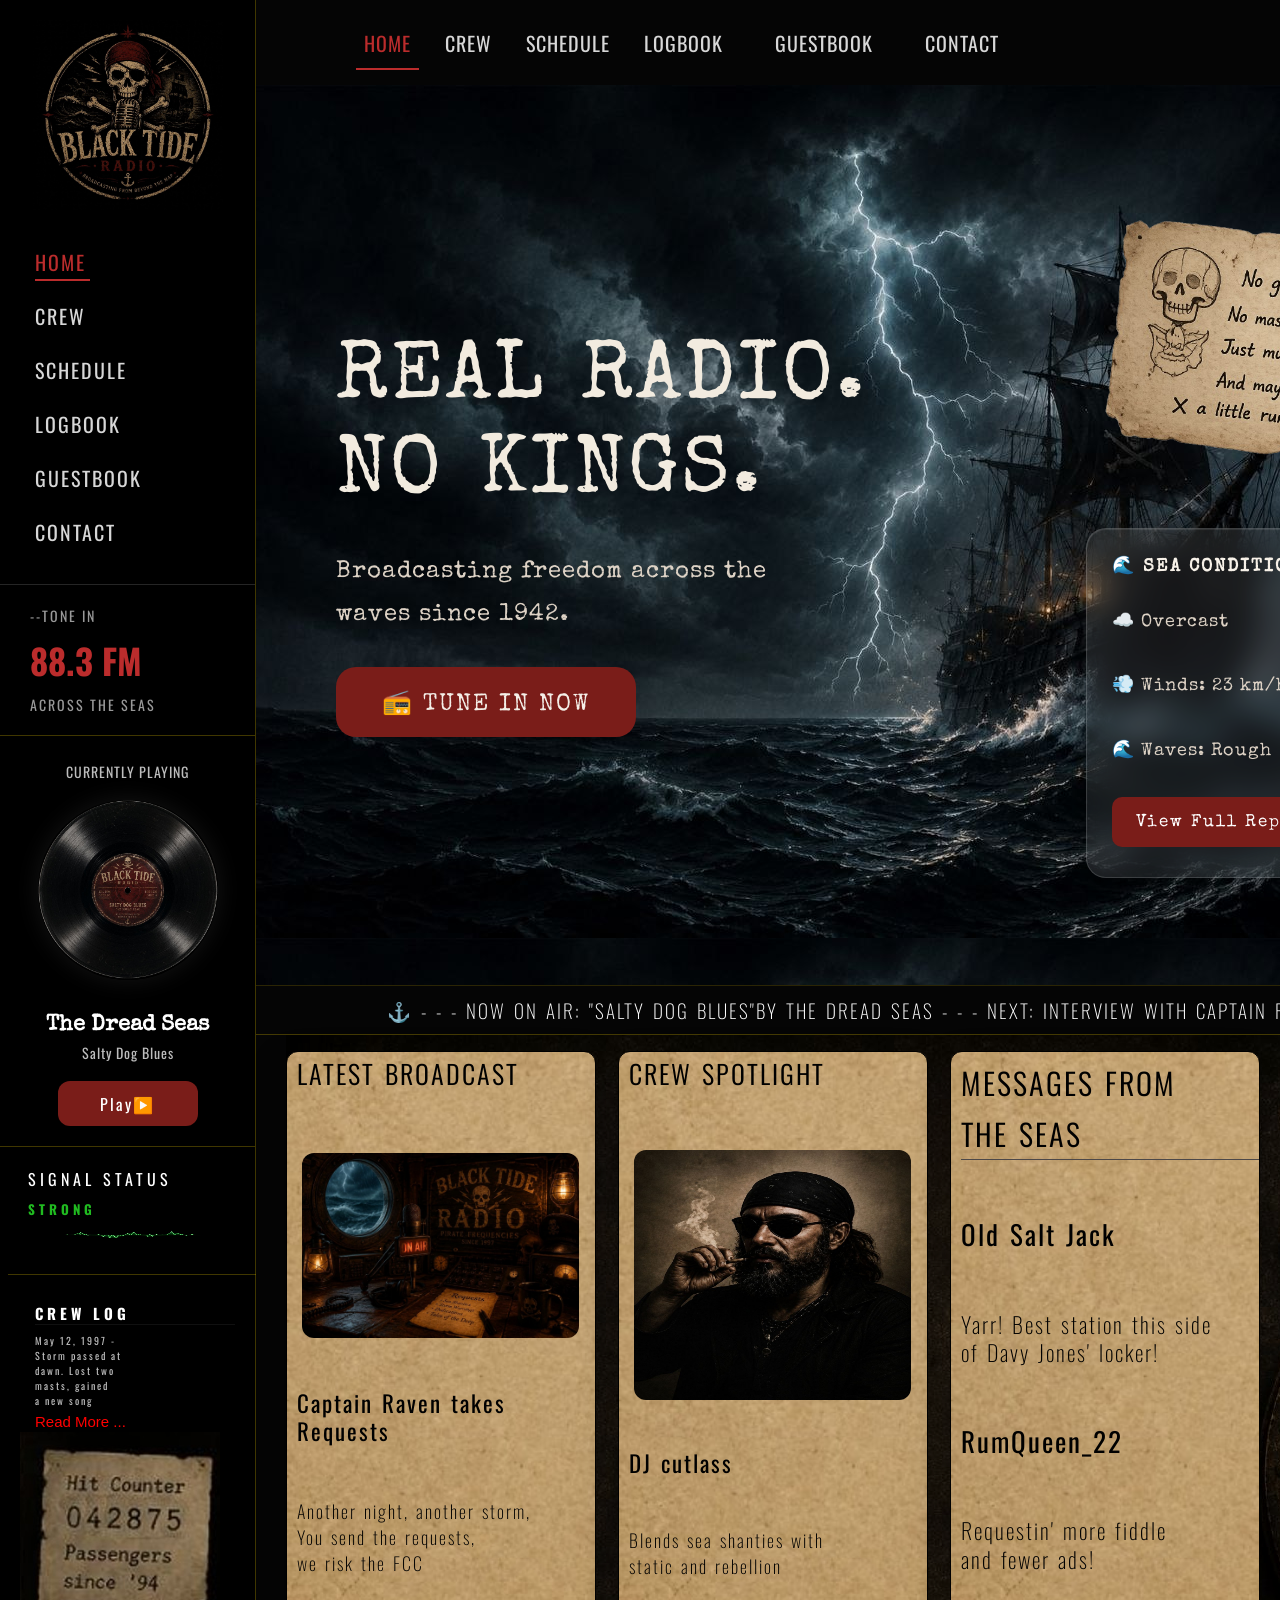
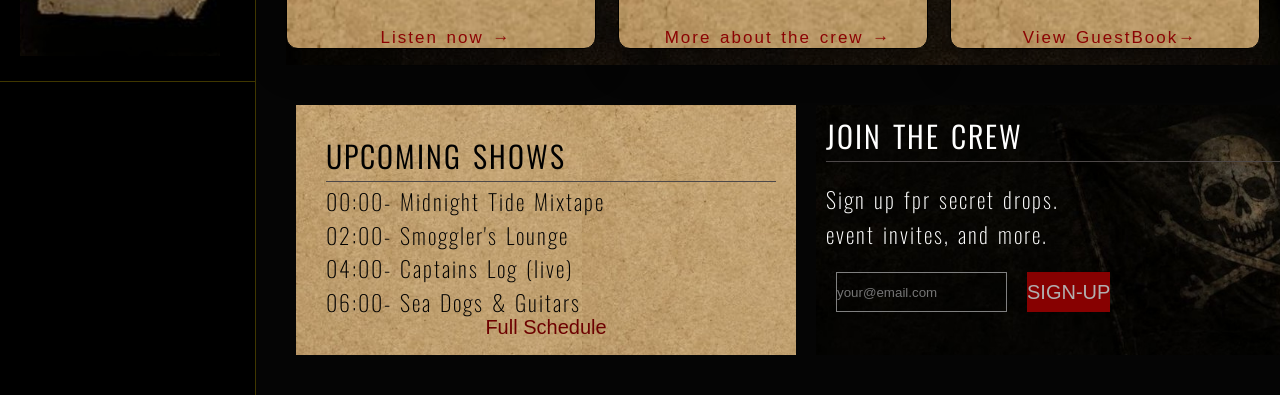
==== commit d53c741c: "finished the schedule page and still working on the js code of all the pages" ====
--- a/index.html
+++ b/index.html
@@ -3,7 +3,7 @@
 <head>
     <meta charset="UTF-8">
     <meta name="viewport" content="width=device-width, initial-scale=1.0">
-    <title>Document</title>
+    <title>Crew-Radio</title>
     <link rel="stylesheet" href="style.css">
     <link rel="preconnect" href="https://fonts.googleapis.com">
     <link rel="preconnect" href="https://fonts.gstatic.com" crossorigin>
@@ -15,7 +15,7 @@
             <img src="logo-sidebar.jpg" alt="">
         </div>
         <div class="buttons">
-            <button class="active btn">HOME</button><br>
+            <a href="index.html"><button class="active btn">HOME</button><br></a>
             <a href="crew.html"><button class="btn">CREW</button><br></a>
             <button class="btn">SCHEDULE</button><br>
             <button class="btn">LOGBOOK</button><br>
@@ -52,9 +52,9 @@
     <div class="main">
         <div class="navbar">
             <div class="button buttons" >
-                <button class="active btn">HOME</button><br>
+                <a href="index.html"><button class="active btn">HOME</button><br></a>
                 <a href="crew.html"><button class="btn">CREW</button><br></a>
-                <button class="btn">SCHEDULE</button><br>
+                <a href="schedule.html"><button class="btn">SCHEDULE</button><br></a>
                 <button class="btn">LOGBOOK</button><br>
                 <button class="btn">GUESTBOOK</button><br>
                 <button class="btn">CONTACT</button><br>
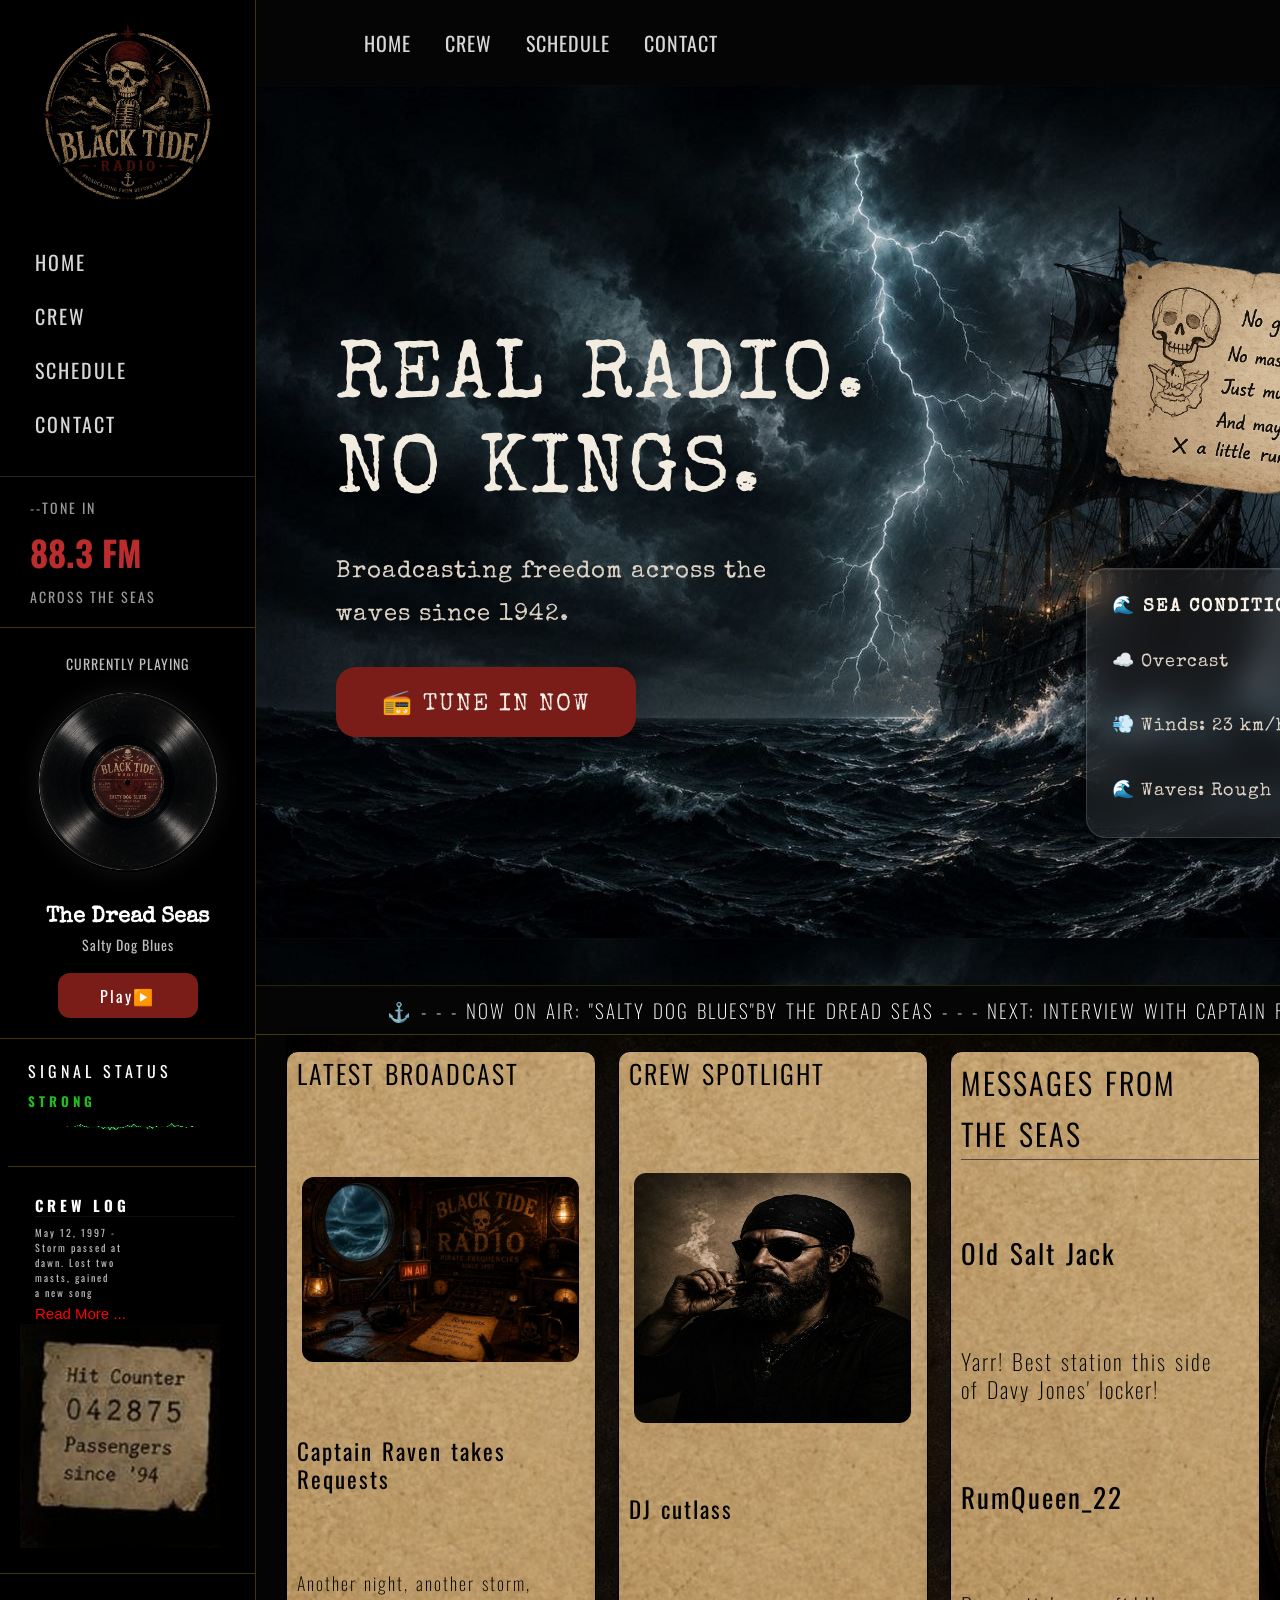
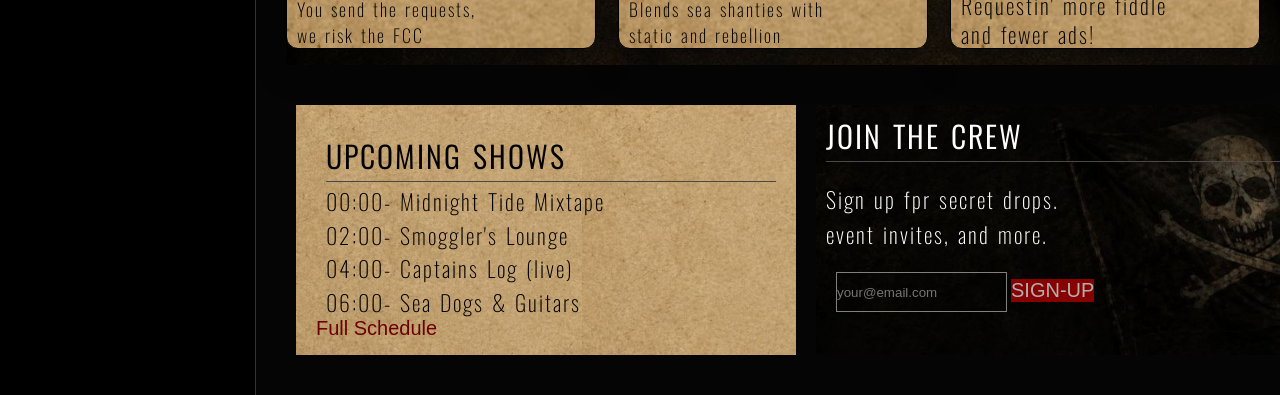
==== commit ebf58624: "I finished the contact page and edited mostly the whole website" ====
--- a/index.html
+++ b/index.html
@@ -6,6 +6,7 @@
     <title>Crew-Radio</title>
     <link rel="stylesheet" href="style.css">
     <link rel="preconnect" href="https://fonts.googleapis.com">
+    <link rel="logo" href="logo-sidebar.jpg">
     <link rel="preconnect" href="https://fonts.gstatic.com" crossorigin>
     <link href="https://fonts.googleapis.com/css2?family=Oswald:wght@300;400;500&family=Special+Elite&display=swap" rel="stylesheet">
 </head>
@@ -15,12 +16,10 @@
             <img src="logo-sidebar.jpg" alt="">
         </div>
         <div class="buttons">
-            <a href="index.html"><button class="active btn">HOME</button><br></a>
+            <a href="index.html"><button class="btn">HOME</button><br></a>
             <a href="crew.html"><button class="btn">CREW</button><br></a>
-            <button class="btn">SCHEDULE</button><br>
-            <button class="btn">LOGBOOK</button><br>
-            <button class="btn">GUESTBOOK</button><br>
-            <button class="btn">CONTACT</button><br>
+            <a href="schedule.html"><button class="btn">SCHEDULE</button><br></a>
+            <a href="contact.html"><button class="btn">CONTACT</button></a>
         </div>
         <div class="tone">
             <p>--TONE IN</p>
@@ -52,12 +51,10 @@
     <div class="main">
         <div class="navbar">
             <div class="button buttons" >
-                <a href="index.html"><button class="active btn">HOME</button><br></a>
+                <a href="index.html"><button class="btn">HOME</button><br></a>
                 <a href="crew.html"><button class="btn">CREW</button><br></a>
                 <a href="schedule.html"><button class="btn">SCHEDULE</button><br></a>
-                <button class="btn">LOGBOOK</button><br>
-                <button class="btn">GUESTBOOK</button><br>
-                <button class="btn">CONTACT</button><br>
+                <a href="contact.html"><button class="btn">CONTACT</button></a>
             </div>
             <div class="icons-sec">
                 <p> <span>•</span> ON AIR</p>
@@ -77,7 +74,6 @@
                      <h3>🌊 SEA CONDITIONS</h3>
                      <p>
                       <span>☁️ Overcast</span><br><span>💨 Winds: 23 km/h</span><br><span>🌊 Waves: Rough</span></p>
-                    <button>View Full Report</button>
                  </div>
             </div>
         </div>
@@ -90,14 +86,12 @@
                 <img src="broadcast.jpg" alt="">
                 <h5>Captain Raven takes <br>Requests</h5>
                 <p>Another night, another storm, <br> You send the requests, <br> we risk the FCC</p>
-                <button>Listen now →</button>
             </div>
             <div class="column BROADCAST">
                 <h6>CREW SPOTLIGHT</h6>
                 <img src="CREW SPOTLIGHT.jpg" alt="" class="CREW-SPOTLIGHT">
                 <h5>DJ cutlass</h5>
                 <p>Blends sea shanties with <br> static and rebellion</p>
-                <button>More about the crew →</button>
             </div>
             <div class="column Messages">
                 <h5>MESSAGES FROM<br>THE SEAS</h5>
@@ -105,7 +99,6 @@
                 <p>Yarr! Best station this side <br> of Davy Jones' locker!</p>
                 <h6>RumQueen_22</h6>
                 <p>Requestin' more fiddle <br> and fewer ads!</p>
-                <button>View GuestBook→</button>
             </div>
         </div>
         <div class="schedule-signup">
@@ -115,14 +108,16 @@
                 <P>02:00- Smoggler's Lounge <br> </P>
                 <P>04:00- Captains Log (live) <br> </P>
                 <P>06:00- Sea Dogs & Guitars <br> </P>
-                <button>Full Schedule</button>
+                <a href="schedule.html"><button>Full Schedule</button></a>
             </div>
             <div class="signup">
                 <h5>JOIN THE CREW</h5>
                 <p>Sign up fpr secret drops. <br> event invites, and more.</p>
                 <div class="sign-up-button">
-                    <input type="email" placeholder="your@email.com">
-                    <button>SIGN-UP</button>
+                    <form action="">    
+                        <input type="email" placeholder="your@email.com">
+                        <button>SIGN-UP</button>
+                    </form>   
                 </div>
             </div>
         </div>
--- a/style.css
+++ b/style.css
@@ -12,13 +12,6 @@
     width:260px;
     min-height:100vh;
     background: black;
-    border-right:1px solid rgba(255, 217, 0, 0.251);
-    left:0;
-    top:0;
-    display:flex;
-    flex-direction:column;
-    align-items:center;
-    box-shadow: 3px 0px 14px rgba(255, 217, 0, 0.251);
 }
 .sidebar-logo{
     margin-top:20px;
@@ -49,6 +42,15 @@
     font-family:'Oswald',sans-serif;
     position:relative;
 }
+.sidebar{
+    border-right:1px solid rgba(255, 217, 0, 0.251);
+    left:0;
+    top:0;
+    display:flex;
+    flex-direction:column;
+    align-items:center;
+    box-shadow: 3px 0px 14px rgba(255, 217, 0, 0.251);
+}
 .btn:hover{
     color:#bb2c2c;
     transform:translateX(10px);
@@ -359,7 +361,7 @@
         0 10px 35px rgba(0,0,0,.45),
         inset 0 1px 1px rgba(255,255,255,.12);
     text-align:left;
-    height: 350px;
+    height: 270px;
     transition: .4s;
 }
 .weather-card:hover{
@@ -401,14 +403,7 @@
     height: 50px;
     width: 100%;
     color: white;
-    align-items: center;
-    justify-content: center;
-    border-top: 1px solid rgba(255, 217, 0, 0.153);
-    border-bottom:1px solid rgba(255, 217, 0, 0.251);
-    word-spacing: 2px;
-    letter-spacing: 2px;
-    font-size: larger;
-    font-weight: lighter;
+
 }
 .news-sec{
     background-image: url(newsimg.jpg);
@@ -458,6 +453,16 @@
     margin-top: 5px;
     line-height: 1.3;
 }
+.transition{    
+    align-items: center;
+    justify-content: center;
+    border-top: 1px solid rgba(255, 217, 0, 0.153);
+    border-bottom:1px solid rgba(255, 217, 0, 0.251);
+    word-spacing: 2px;
+    letter-spacing: 2px;
+    font-size: larger;
+    font-weight: lighter;
+}
 .BROADCAST h5{
     font-size: 23px;
     letter-spacing: 2px;
@@ -480,6 +485,76 @@
     letter-spacing: 2px;
     word-spacing: 2px;
     font-weight: 400;
+}
+
+.BROADCAST button:hover{
+    transform: translateY(-6px);
+    color: rgb(241, 78, 78);
+}
+.BROADCAST{
+    display: flex;
+    flex-direction: column;
+    justify-content: space-between;
+}
+.CREW-SPOTLIGHT{
+    align-items: center;
+    justify-content: center;
+    margin: 15px;
+    border-radius: 12px;
+    margin-bottom: 0px;
+    transition: .4s;
+    height: 250px;
+}
+.CREW-SPOTLIGHT:hover{
+    transform: translateY(-5px);
+}
+.BROADCAST h6{
+    font-size: 26px;
+    letter-spacing: 2px;
+    word-spacing: 2px;
+    font-weight: 350;
+    margin-left: 10px;
+    margin-top: 5px;
+    line-height: 1.3;
+}
+.BROADCAST h5{
+    font-size: 23px;
+    letter-spacing: 2px;
+    word-spacing: 2px;
+    font-weight: 400;
+    margin-left: 10px;
+    margin-top: 5px;
+    line-height: 1.2;
+}
+.BROADCAST button{
+    transition: .6s;
+    font-weight: bolder;
+    font-size: 17px;
+    margin-left: 10px;
+}
+.BROADCAST p{
+    font-weight: lighter;
+    margin-left: 10px;
+    font-size: 18px;
+    letter-spacing: 2px;
+    word-spacing: 2px;
+    margin-top: 5px;
+}
+.BROADCAST button{
+    margin-top: 5px;
+    background-color: transparent;
+    border: 0px;
+    color: rgb(139, 3, 3);
+    cursor: pointer;
+    letter-spacing: 2px;
+    word-spacing: 2px;
+    font-weight: 400;
+}
+.BROADCAST button:hover{
+    color: rgb(241, 78, 78);
+    transform: translateY(-6px);
+}
+.BROADCAST button{
     margin-left: 10px;
     margin-top: 5px;
     background-color: transparent;
@@ -488,72 +563,6 @@
     cursor: pointer;
     transition: .6s;
     font-weight: bolder;
-}
-.BROADCAST button:hover{
-    transform: translateY(-6px);
-    color: rgb(241, 78, 78);
-}
-.BROADCAST{
-    display: flex;
-    flex-direction: column;
-    justify-content: space-between;
-}
-.CREW-SPOTLIGHT{
-    align-items: center;
-    justify-content: center;
-    margin: 15px;
-    border-radius: 12px;
-    margin-bottom: 0px;
-    transition: .4s;
-    height: 250px;
-}
-.CREW-SPOTLIGHT:hover{
-    transform: translateY(-5px);
-}
-.BROADCAST h6{
-    font-size: 26px;
-    letter-spacing: 2px;
-    word-spacing: 2px;
-    font-weight: 350;
-    margin-left: 10px;
-    margin-top: 5px;
-    line-height: 1.3;
-}
-.BROADCAST h5{
-    font-size: 23px;
-    letter-spacing: 2px;
-    word-spacing: 2px;
-    font-weight: 400;
-    margin-left: 10px;
-    margin-top: 5px;
-    line-height: 1.2;
-}
-
-.BROADCAST button{
-    transition: .6s;
-    font-weight: bolder;
-    font-size: 17px;
-    margin-left: 10px;
-    margin-top: 5px;
-    background-color: transparent;
-    border: 0px;
-    color: rgb(139, 3, 3);
-    cursor: pointer;
-    letter-spacing: 2px;
-    word-spacing: 2px;
-    font-weight: 400;
-}
-.BROADCAST p{
-    font-weight: lighter;
-    margin-left: 10px;
-    font-size: 18px;
-    letter-spacing: 2px;
-    word-spacing: 2px;
-    margin-top: 5px;
-}
-.BROADCAST button:hover{
-    color: rgb(241, 78, 78);
-    transform: translateY(-6px);
 }
 .Messages {
     display: flex;
